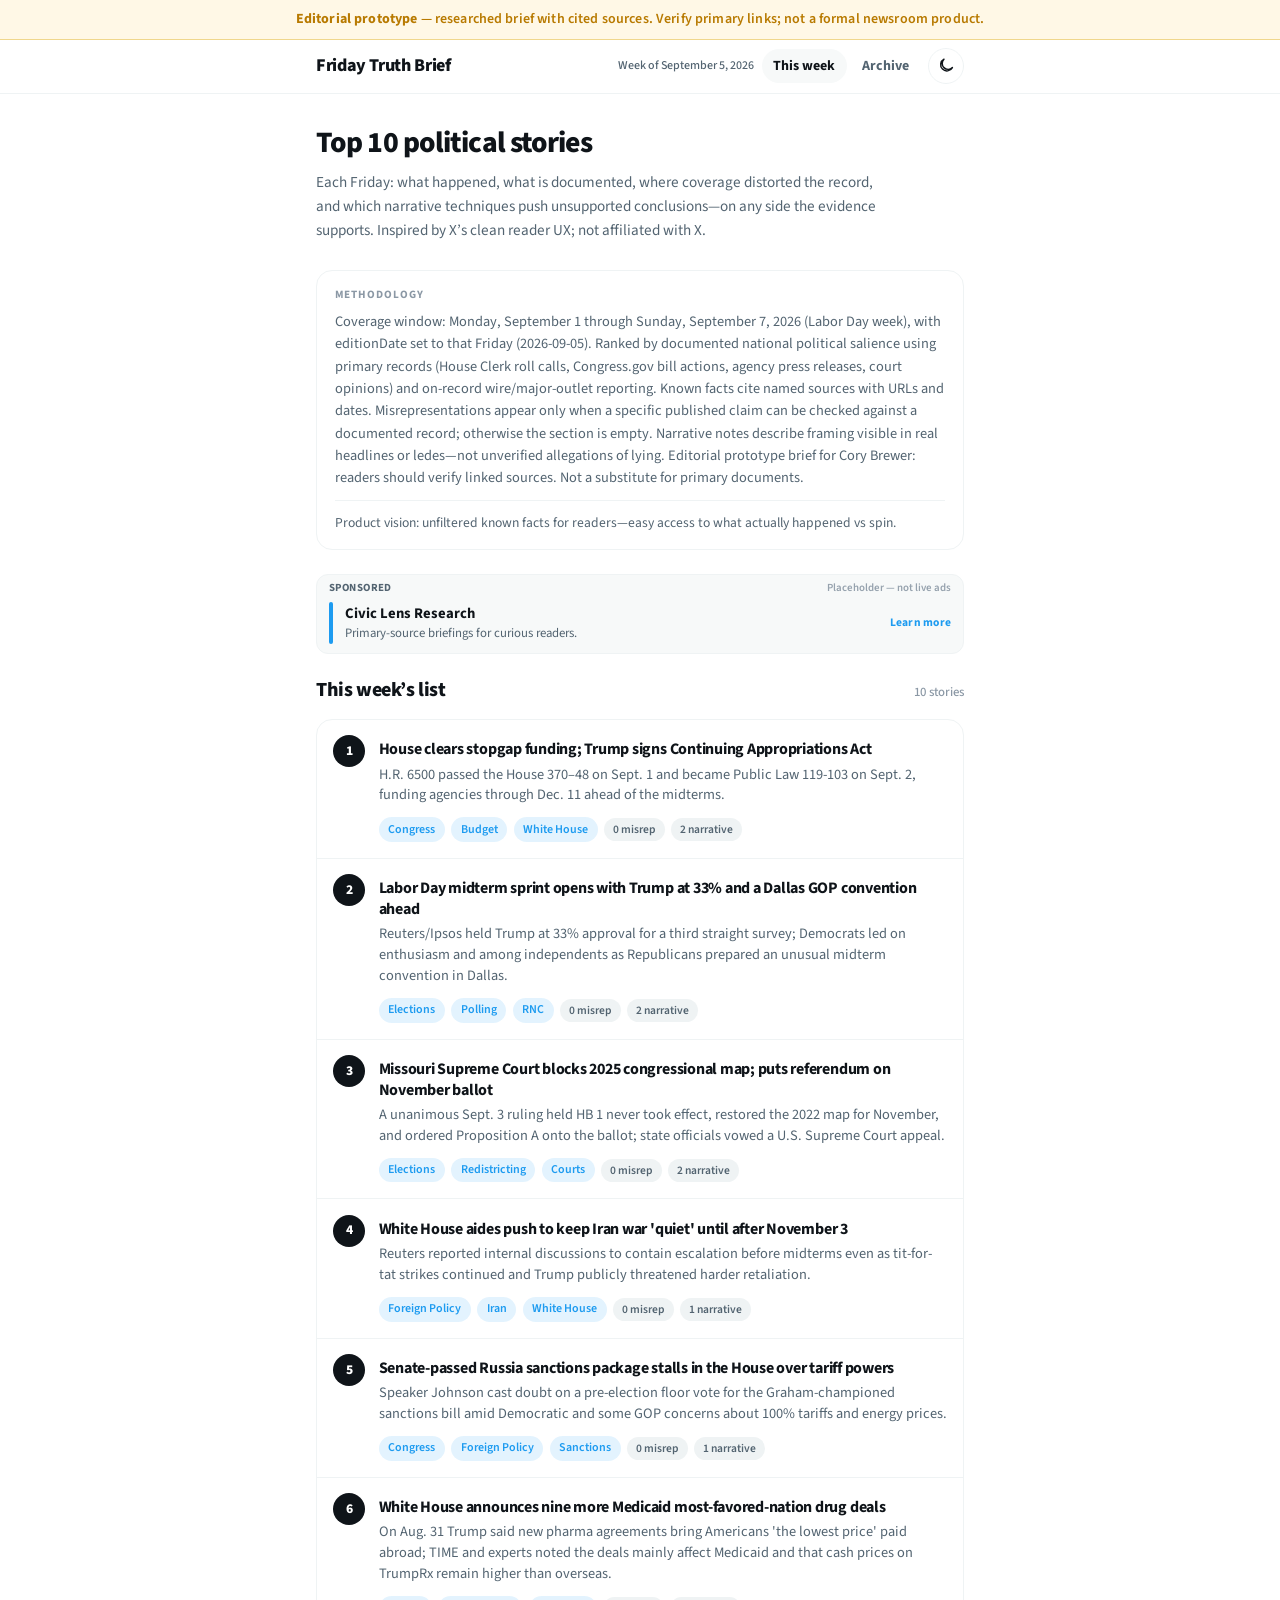
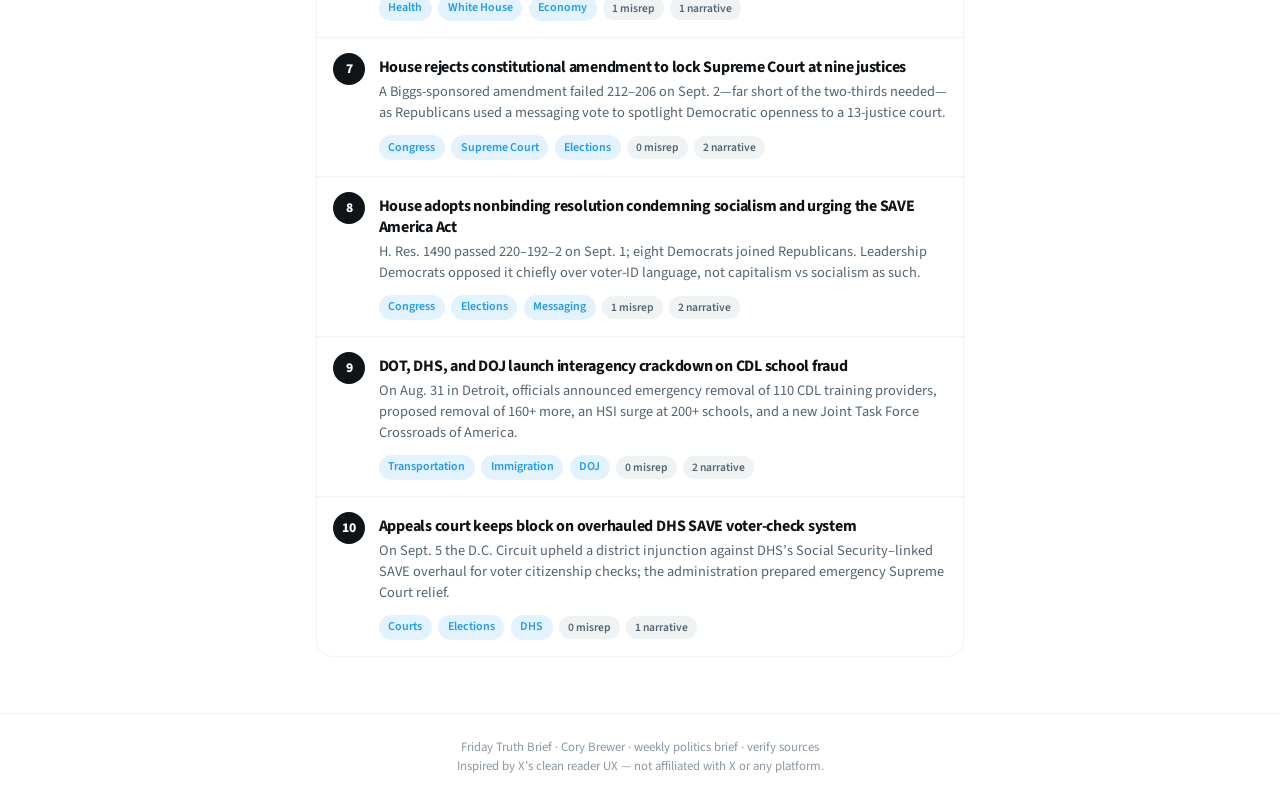
==== index.html @ 86314146 "Initial Friday Truth Brief site for GitHub Pages" ====
<!DOCTYPE html>
<html lang="en">
<head>
  <meta charset="utf-8" />
  <meta name="viewport" content="width=device-width, initial-scale=1" />
  <meta name="theme-color" content="#000000" media="(prefers-color-scheme: dark)" />
  <meta name="theme-color" content="#1d9bf0" media="(prefers-color-scheme: light)" />
  <meta name="theme-color" content="#000000" />
  <meta name="mobile-web-app-capable" content="yes" />
  <meta name="apple-mobile-web-app-capable" content="yes" />
  <meta name="apple-mobile-web-app-status-bar-style" content="black-translucent" />
  <meta name="apple-mobile-web-app-title" content="Truth Brief" />
  <link rel="manifest" href="manifest.webmanifest?v=6" />
  <link rel="apple-touch-icon" href="icons/apple-touch-icon.png" />
  <link rel="icon" type="image/png" sizes="192x192" href="icons/icon-192.png" />
  <title>Friday Truth Brief — Top 10 political stories</title>
  <meta name="description" content="Calm, evidence-first Friday briefing of the week's top political stories: known facts, misrepresentations, and narrative spin. Evidence-first Friday briefing; current edition is a researched editorial prototype." />
  <script>
    (function () {
      try {
        var stored = localStorage.getItem("ftb-theme");
        var theme = stored || (window.matchMedia("(prefers-color-scheme: dark)").matches ? "dark" : "light");
        document.documentElement.setAttribute("data-theme", theme);
      } catch (e) {
        document.documentElement.setAttribute("data-theme", "light");
      }
    })();
  </script>
  <link rel="preconnect" href="https://fonts.googleapis.com" />
  <link rel="preconnect" href="https://fonts.gstatic.com" crossorigin />
  <link href="https://fonts.googleapis.com/css2?family=IBM+Plex+Mono:wght@400;600&family=Source+Sans+3:wght@400;600;700;800&display=swap" rel="stylesheet" />
  <link rel="stylesheet" href="css/styles.css?v=6" />
</head>
<body>
  <a class="skip-link" href="#main">Skip to content</a>
  <div class="demo-banner" role="status">
    <strong>Sample edition</strong> — example data for layout preview. Not a live fact-check.
  </div>
  <header class="site-header">
    <div class="header-inner">
      <a class="brand" href="index.html">
        <span class="brand-mark">Friday Truth Brief</span>
      </a>
      <div class="header-meta">
        <span class="week-chip" id="week-label">Loading…</span>
        <nav class="nav" aria-label="Primary">
          <a href="index.html" aria-current="page">This week</a>
          <a href="archive.html">Archive</a>
        </nav>
        <button type="button" class="install-btn" hidden>Install / Add to Home Screen</button>
        <button type="button" class="theme-toggle" id="theme-toggle" aria-label="Toggle light and dark mode" title="Toggle theme">
          <svg class="icon-moon" viewBox="0 0 24 24" fill="none" stroke="currentColor" stroke-width="2" stroke-linecap="round" stroke-linejoin="round" aria-hidden="true">
            <path d="M21 14.5A8.5 8.5 0 1 1 9.5 3 7 7 0 0 0 21 14.5z"/>
          </svg>
          <svg class="icon-sun" viewBox="0 0 24 24" fill="none" stroke="currentColor" stroke-width="2" stroke-linecap="round" stroke-linejoin="round" aria-hidden="true">
            <circle cx="12" cy="12" r="4"/>
            <path d="M12 2v2M12 20v2M4.93 4.93l1.41 1.41M17.66 17.66l1.41 1.41M2 12h2M20 12h2M4.93 19.07l1.41-1.41M17.66 6.34l1.41-1.41"/>
          </svg>
        </button>
      </div>
    </div>
  </header>
  <div id="install-ios-tip" class="install-hint" hidden role="status">
    <strong>iPhone / iPad:</strong> tap the Share button
    <span aria-hidden="true">□↑</span>
    then <strong>Add to Home Screen</strong>.
  </div>
  <main id="main">
    <section class="hero">
      <h1>Top 10 political stories</h1>
      <p class="lede">
        Each Friday: what happened, what is documented, where coverage distorted the record,
        and which narrative techniques push unsupported conclusions—on any side the evidence supports.
        Inspired by X’s clean reader UX; not affiliated with X.
      </p>
    </section>
    <section class="methodology" aria-labelledby="method-heading">
      <h2 id="method-heading">Methodology</h2>
      <p id="methodology-text" class="loading">Loading…</p>
      <p class="method-extra">
        Product vision: unfiltered known facts for readers—easy access to what actually happened vs spin.
      </p>
    </section>
    <aside id="ad-rail" class="ad-rail" aria-label="Sponsored" hidden></aside>
    <div class="section-label">
      <h2>This week’s list</h2>
      <span class="meta" id="story-count"></span>
    </div>
    <ol class="story-list" id="story-list">
      <li class="loading">Loading stories…</li>
    </ol>
  </main>
  <footer class="site-footer">
    <div class="inner">
      Friday Truth Brief · Cory Brewer · weekly politics brief · verify sources<br />
      Inspired by X’s clean reader UX — not affiliated with X or any platform.
    </div>
  </footer>
  <script src="js/app.js?v=6"></script>
</body>
</html>
---- css/styles.css ----
/* Friday Truth Brief — X-inspired clean reader UX (not affiliated with X) */

:root,
[data-theme="light"] {
  --bg: #ffffff;
  --bg-secondary: #f7f9f9;
  --bg-elevated: #ffffff;
  --bg-hover: #f7f9f9;
  --ink: #0f1419;
  --ink-muted: #536471;
  --ink-faint: #8b98a5;
  --line: #eff3f4;
  --line-strong: #cfd9de;
  --accent: #1d9bf0;
  --accent-hover: #1a8cd8;
  --accent-soft: rgba(29, 155, 240, 0.12);
  --accent-text: #1d9bf0;
  --demo: #b87a00;
  --demo-bg: #fff8e6;
  --demo-border: #f0d78c;
  --sev-misleading: #9a6700;
  --sev-misleading-bg: #fff8e6;
  --sev-false: #b42318;
  --sev-false-bg: #fef3f2;
  --sev-omission: #026aa2;
  --sev-omission-bg: #f0f9ff;
  --rank-bg: #0f1419;
  --rank-fg: #ffffff;
  --chip-bg: #eff3f4;
  --chip-fg: #536471;
  --shadow: none;
  --radius: 16px;
  --radius-sm: 12px;
  --font-sans: "Source Sans 3", "Segoe UI", system-ui, -apple-system, sans-serif;
  --font-mono: "IBM Plex Mono", ui-monospace, monospace;
  --max: 680px;
  --header-h: 53px;
}

[data-theme="dark"] {
  --bg: #000000;
  --bg-secondary: #16181c;
  --bg-elevated: #16181c;
  --bg-hover: #1e2024;
  --ink: #e7e9ea;
  --ink-muted: #71767b;
  --ink-faint: #71767b;
  --line: #2f3336;
  --line-strong: #3e4144;
  --accent: #1d9bf0;
  --accent-hover: #1a8cd8;
  --accent-soft: rgba(29, 155, 240, 0.15);
  --accent-text: #1d9bf0;
  --demo: #f0c14b;
  --demo-bg: #2a2414;
  --demo-border: #5a4a20;
  --sev-misleading: #c9a227;
  --sev-misleading-bg: #2a2414;
  --sev-false: #f97066;
  --sev-false-bg: #2a1515;
  --sev-omission: #7dd3fc;
  --sev-omission-bg: #0c2a3a;
  --rank-bg: #e7e9ea;
  --rank-fg: #0f1419;
  --chip-bg: #202327;
  --chip-fg: #71767b;
  --shadow: none;
}

*,
*::before,
*::after {
  box-sizing: border-box;
}

html {
  scroll-behavior: smooth;
  color-scheme: light dark;
}

html[data-theme="light"] {
  color-scheme: light;
}

html[data-theme="dark"] {
  color-scheme: dark;
}

body {
  margin: 0;
  font-family: var(--font-sans);
  font-size: 1rem;
  line-height: 1.5;
  color: var(--ink);
  background: var(--bg);
  -webkit-font-smoothing: antialiased;
  min-height: 100vh;
}

img {
  max-width: 100%;
}

a {
  color: var(--accent-text);
  text-decoration: none;
}

a:hover {
  text-decoration: underline;
  text-underline-offset: 2px;
}

.skip-link {
  position: absolute;
  left: -9999px;
  top: 0;
  background: var(--accent);
  color: #fff;
  padding: 0.5rem 1rem;
  z-index: 100;
  border-radius: 999px;
}

.skip-link:focus {
  left: 0.5rem;
  top: 0.5rem;
}

/* DEMO banner */
.demo-banner {
  background: var(--demo-bg);
  color: var(--demo);
  border-bottom: 1px solid var(--demo-border);
  text-align: center;
  padding: 0.55rem 1rem;
  font-size: 0.875rem;
  font-weight: 600;
  letter-spacing: 0.01em;
}

.demo-banner strong {
  font-weight: 700;
}

/* X-style app bar */
.site-header {
  position: sticky;
  top: 0;
  z-index: 50;
  border-bottom: 1px solid var(--line);
  background: color-mix(in srgb, var(--bg) 85%, transparent);
  backdrop-filter: blur(12px);
  -webkit-backdrop-filter: blur(12px);
}

.header-inner {
  max-width: var(--max);
  margin: 0 auto;
  padding: 0 1rem;
  min-height: var(--header-h);
  display: flex;
  align-items: center;
  justify-content: space-between;
  gap: 0.75rem;
}

.brand {
  text-decoration: none;
  color: inherit;
  min-width: 0;
  flex: 1;
}

.brand:hover {
  text-decoration: none;
}

.brand-mark {
  display: block;
  font-size: 1.125rem;
  font-weight: 800;
  letter-spacing: -0.02em;
  line-height: 1.2;
  color: var(--ink);
}

.brand-sub {
  display: none;
}

.header-meta {
  display: flex;
  align-items: center;
  gap: 0.5rem;
  flex-shrink: 0;
}

.week-chip {
  font-size: 0.75rem;
  font-weight: 500;
  color: var(--ink-muted);
  white-space: nowrap;
  max-width: 11rem;
  overflow: hidden;
  text-overflow: ellipsis;
}

.nav {
  display: flex;
  gap: 0.25rem;
  align-items: center;
}

.nav a {
  color: var(--ink-muted);
  text-decoration: none;
  font-weight: 700;
  font-size: 0.875rem;
  padding: 0.4rem 0.7rem;
  border-radius: 999px;
}

.nav a:hover {
  background: var(--bg-hover);
  color: var(--ink);
  text-decoration: none;
}

.nav a[aria-current="page"] {
  color: var(--ink);
  background: var(--bg-secondary);
}

.theme-toggle {
  display: inline-flex;
  align-items: center;
  justify-content: center;
  gap: 0.35rem;
  width: 2.25rem;
  height: 2.25rem;
  padding: 0;
  border: 1px solid var(--line);
  border-radius: 999px;
  background: var(--bg-elevated);
  color: var(--ink);
  cursor: pointer;
  transition: background 0.15s ease, border-color 0.15s ease;
}

.theme-toggle:hover {
  background: var(--bg-hover);
  border-color: var(--line-strong);
}

.theme-toggle:focus-visible {
  outline: 2px solid var(--accent);
  outline-offset: 2px;
}

.theme-toggle svg {
  width: 1.1rem;
  height: 1.1rem;
  display: block;
}

.theme-toggle .icon-sun {
  display: none;
}

.theme-toggle .icon-moon {
  display: block;
}

[data-theme="dark"] .theme-toggle .icon-sun {
  display: block;
}

[data-theme="dark"] .theme-toggle .icon-moon {
  display: none;
}

.week-label {
  display: none;
}

main {
  max-width: var(--max);
  margin: 0 auto;
  padding: 1rem 1rem 3.5rem;
}

.hero {
  margin: 0.75rem 0 1.5rem;
  padding: 0.25rem 0;
}

.hero h1 {
  font-size: clamp(1.5rem, 4vw, 1.85rem);
  font-weight: 800;
  letter-spacing: -0.03em;
  line-height: 1.2;
  margin: 0 0 0.65rem;
  color: var(--ink);
}

.lede {
  color: var(--ink-muted);
  font-size: 0.95rem;
  line-height: 1.55;
  max-width: 36rem;
  margin: 0;
}

.methodology {
  background: var(--bg-elevated);
  border: 1px solid var(--line);
  border-radius: var(--radius);
  padding: 1rem 1.1rem;
  margin-bottom: 1.5rem;
}

.methodology h2 {
  margin: 0 0 0.45rem;
  font-size: 0.7rem;
  text-transform: uppercase;
  letter-spacing: 0.08em;
  color: var(--ink-faint);
  font-weight: 700;
}

.methodology p {
  margin: 0;
  color: var(--ink-muted);
  font-size: 0.9rem;
  line-height: 1.55;
}

.methodology .method-extra {
  margin-top: 0.65rem;
  padding-top: 0.65rem;
  border-top: 1px solid var(--line);
  font-size: 0.85rem;
  color: var(--ink-muted);
}

.methodology .method-extra a {
  font-weight: 600;
}

/* Ad / sponsor rail — single slim rotating bar */
.ad-rail {
  margin: 0 0 1.35rem;
  border: 1px solid var(--line);
  border-radius: var(--radius-sm);
  background: var(--bg-secondary);
  overflow: hidden;
}

.ad-rail[hidden] {
  display: none !important;
}

.ad-rail-chrome {
  display: flex;
  align-items: center;
  justify-content: space-between;
  gap: 0.5rem;
  padding: 0.35rem 0.75rem 0;
  font-size: 0.68rem;
  font-weight: 700;
  letter-spacing: 0.04em;
  text-transform: uppercase;
  color: var(--ink-faint);
}

.ad-rail-label {
  color: var(--ink-muted);
}

.ad-rail-note {
  font-weight: 600;
  text-transform: none;
  letter-spacing: 0;
  opacity: 0.9;
}

.ad-rail-viewport {
  position: relative;
  height: 48px;
  overflow: hidden;
}

@media (min-width: 640px) {
  .ad-rail-viewport {
    height: 56px;
  }
}

.ad-slide {
  position: absolute;
  inset: 0;
  display: flex;
  align-items: center;
  gap: 0.75rem;
  padding: 0.35rem 0.75rem 0.55rem;
  text-decoration: none;
  color: inherit;
  opacity: 0;
  transform: translateX(28px);
  pointer-events: none;
  transition: transform 0.45s ease, opacity 0.45s ease;
}

.ad-slide.is-active {
  opacity: 1;
  transform: translateX(0);
  pointer-events: auto;
}

.ad-slide.is-leaving {
  opacity: 0;
  transform: translateX(-28px);
  pointer-events: none;
}

.ad-slide:hover,
.ad-slide:focus-visible {
  text-decoration: none;
  background: var(--bg-hover);
}

.ad-slide:focus-visible {
  outline: 2px solid var(--accent);
  outline-offset: -2px;
}

.ad-accent {
  flex: 0 0 auto;
  width: 4px;
  align-self: stretch;
  min-height: 28px;
  border-radius: 999px;
  background: var(--accent);
}

.ad-copy {
  min-width: 0;
  flex: 1;
  display: flex;
  flex-direction: column;
  gap: 0.1rem;
}

.ad-name {
  font-size: 0.92rem;
  font-weight: 700;
  color: var(--ink);
  line-height: 1.2;
  white-space: nowrap;
  overflow: hidden;
  text-overflow: ellipsis;
}

.ad-tagline {
  font-size: 0.8rem;
  color: var(--ink-muted);
  line-height: 1.25;
  white-space: nowrap;
  overflow: hidden;
  text-overflow: ellipsis;
}

.ad-cta {
  flex: 0 0 auto;
  font-size: 0.72rem;
  font-weight: 700;
  color: var(--accent-text);
  letter-spacing: 0.02em;
}

.ad-rail.is-reduced .ad-slide {
  transition: opacity 0.25s ease;
  transform: none !important;
}

.ad-rail.is-reduced .ad-slide.is-leaving {
  transform: none !important;
}

.ad-rail.ad-rail--story {
  margin: 1.25rem 0 1.5rem;
}

.section-label {
  display: flex;
  align-items: baseline;
  justify-content: space-between;
  gap: 1rem;
  margin: 0 0 0.85rem;
}

.section-label h2 {
  font-size: 1.25rem;
  font-weight: 800;
  margin: 0;
  letter-spacing: -0.02em;
}

.section-label .meta {
  font-size: 0.8rem;
  color: var(--ink-faint);
  font-weight: 500;
}

/* Story cards — compact, X-like */
.story-list {
  list-style: none;
  margin: 0;
  padding: 0;
  display: flex;
  flex-direction: column;
  gap: 0;
  border: 1px solid var(--line);
  border-radius: var(--radius);
  overflow: hidden;
  background: var(--bg-elevated);
}

.story-list > li {
  border-bottom: 1px solid var(--line);
}

.story-list > li:last-child {
  border-bottom: none;
}

.story-card {
  display: block;
  padding: 0.95rem 1rem 1rem;
  text-decoration: none;
  color: inherit;
  transition: background 0.12s ease;
}

.story-card:hover {
  background: var(--bg-hover);
  text-decoration: none;
}

.story-card-top {
  display: flex;
  gap: 0.85rem;
  align-items: flex-start;
}

.rank-badge {
  flex: 0 0 auto;
  width: 2rem;
  height: 2rem;
  border-radius: 999px;
  background: var(--rank-bg);
  color: var(--rank-fg);
  display: grid;
  place-items: center;
  font-weight: 800;
  font-size: 0.85rem;
  font-variant-numeric: tabular-nums;
}

.story-card h3 {
  margin: 0 0 0.3rem;
  font-size: 1rem;
  font-weight: 700;
  line-height: 1.3;
  letter-spacing: -0.015em;
  color: var(--ink);
}

.story-card .summary {
  margin: 0;
  color: var(--ink-muted);
  font-size: 0.9rem;
  line-height: 1.45;
}

.card-meta {
  display: flex;
  flex-wrap: wrap;
  gap: 0.4rem;
  margin-top: 0.7rem;
  align-items: center;
  padding-left: calc(2rem + 0.85rem);
}

.tag {
  display: inline-block;
  font-size: 0.75rem;
  font-weight: 600;
  padding: 0.2rem 0.6rem;
  border-radius: 999px;
  background: var(--accent-soft);
  color: var(--accent-text);
}

.flag-chip {
  display: inline-flex;
  align-items: center;
  gap: 0.25rem;
  font-size: 0.72rem;
  font-weight: 600;
  padding: 0.18rem 0.55rem;
  border-radius: 999px;
  background: var(--chip-bg);
  color: var(--chip-fg);
}

.demo-chip {
  display: inline-block;
  font-size: 0.65rem;
  font-weight: 700;
  text-transform: uppercase;
  letter-spacing: 0.05em;
  padding: 0.12rem 0.4rem;
  border-radius: 999px;
  background: var(--demo-bg);
  color: var(--demo);
  border: 1px solid var(--demo-border);
}

.story-card-title-row {
  display: flex;
  flex-wrap: wrap;
  align-items: center;
  gap: 0.4rem;
  margin-bottom: 0.25rem;
}

/* Detail page */
.back-link {
  display: inline-flex;
  align-items: center;
  gap: 0.35rem;
  font-size: 0.9rem;
  font-weight: 700;
  margin-bottom: 1rem;
  color: var(--accent-text);
  text-decoration: none;
}

.back-link:hover {
  text-decoration: underline;
}

.story-hero {
  margin-bottom: 1.25rem;
}

.story-hero .rank-line {
  display: flex;
  flex-wrap: wrap;
  gap: 0.45rem;
  align-items: center;
  margin-bottom: 0.65rem;
}

.story-hero h1 {
  font-size: clamp(1.35rem, 3.5vw, 1.75rem);
  font-weight: 800;
  line-height: 1.25;
  letter-spacing: -0.025em;
  margin: 0 0 0.55rem;
}

.story-hero .summary {
  color: var(--ink-muted);
  font-size: 0.95rem;
  margin: 0;
  line-height: 1.5;
}

.detail-section {
  background: var(--bg-elevated);
  border: 1px solid var(--line);
  border-radius: var(--radius);
  padding: 1.1rem 1.15rem 1.2rem;
  margin-bottom: 0.85rem;
}

.detail-section h2 {
  font-size: 1.1rem;
  font-weight: 800;
  margin: 0 0 0.75rem;
  letter-spacing: -0.02em;
  padding-bottom: 0.5rem;
  border-bottom: 1px solid var(--line);
}

.detail-section .overview-text {
  margin: 0;
  color: var(--ink-muted);
  font-size: 0.95rem;
  line-height: 1.55;
}

.fact-list,
.misrep-list,
.narrative-list {
  list-style: none;
  margin: 0;
  padding: 0;
  display: flex;
  flex-direction: column;
  gap: 0.75rem;
}

.fact-item,
.misrep-item,
.narrative-item {
  padding: 0.8rem 0.9rem;
  border-radius: var(--radius-sm);
  background: var(--bg-secondary);
  border: 1px solid var(--line);
}

.fact-item .claim {
  font-weight: 700;
  margin: 0 0 0.3rem;
  font-size: 0.95rem;
}

.fact-item .evidence {
  margin: 0 0 0.55rem;
  color: var(--ink-muted);
  font-size: 0.9rem;
}

.sources {
  margin: 0;
  padding: 0;
  list-style: none;
  display: flex;
  flex-direction: column;
  gap: 0.25rem;
}

.sources li {
  font-size: 0.8rem;
  color: var(--ink-faint);
}

.sources a {
  font-weight: 600;
}

.misrep-head {
  display: flex;
  flex-wrap: wrap;
  gap: 0.4rem;
  align-items: center;
  margin-bottom: 0.4rem;
}

.outlet {
  font-weight: 700;
  font-size: 0.9rem;
}

.severity {
  display: inline-block;
  font-size: 0.68rem;
  font-weight: 700;
  text-transform: uppercase;
  letter-spacing: 0.04em;
  padding: 0.15rem 0.5rem;
  border-radius: 999px;
}

.severity.misleading {
  background: var(--sev-misleading-bg);
  color: var(--sev-misleading);
}

.severity.false {
  background: var(--sev-false-bg);
  color: var(--sev-false);
}

.severity.omission {
  background: var(--sev-omission-bg);
  color: var(--sev-omission);
}

.piece-title {
  margin: 0 0 0.4rem;
  font-size: 0.9rem;
}

.claim-made,
.why-inaccurate,
.narr-desc,
.narr-example,
.narr-how {
  margin: 0 0 0.35rem;
  font-size: 0.9rem;
  color: var(--ink-muted);
  line-height: 1.45;
}

.claim-made strong,
.why-inaccurate strong,
.narr-desc strong,
.narr-example strong,
.narr-how strong {
  color: var(--ink);
  font-weight: 700;
}

.type-badge {
  display: inline-block;
  font-size: 0.68rem;
  font-weight: 700;
  text-transform: uppercase;
  letter-spacing: 0.04em;
  padding: 0.15rem 0.5rem;
  border-radius: 999px;
  background: var(--accent-soft);
  color: var(--accent-text);
  margin-bottom: 0.4rem;
}

/* Archive */
.archive-list {
  list-style: none;
  margin: 0;
  padding: 0;
  display: flex;
  flex-direction: column;
  gap: 0;
  border: 1px solid var(--line);
  border-radius: var(--radius);
  overflow: hidden;
  background: var(--bg-elevated);
}

.archive-list > li {
  border-bottom: 1px solid var(--line);
}

.archive-list > li:last-child {
  border-bottom: none;
}

.archive-card {
  display: block;
  padding: 1rem 1.1rem;
  text-decoration: none;
  color: inherit;
  transition: background 0.12s ease;
}

.archive-card:hover {
  background: var(--bg-hover);
  text-decoration: none;
}

.archive-card h3 {
  margin: 0.35rem 0 0.25rem;
  font-size: 1rem;
  font-weight: 700;
}

.archive-card p {
  margin: 0;
  color: var(--ink-muted);
  font-size: 0.875rem;
}

.site-footer {
  border-top: 1px solid var(--line);
  padding: 1.5rem 1rem 2.25rem;
  text-align: center;
  color: var(--ink-faint);
  font-size: 0.8rem;
  background: var(--bg);
}

.site-footer .inner {
  max-width: var(--max);
  margin: 0 auto;
  line-height: 1.5;
}

.error-box {
  background: var(--sev-false-bg);
  color: var(--sev-false);
  border: 1px solid color-mix(in srgb, var(--sev-false) 35%, transparent);
  border-radius: var(--radius);
  padding: 1rem 1.1rem;
  font-size: 0.9rem;
}

.loading {
  color: var(--ink-faint);
  font-size: 0.875rem;
  padding: 1rem;
}

@media (max-width: 560px) {
  .week-chip {
    display: none;
  }

  .card-meta {
    padding-left: 0;
  }

  .brand-mark {
    font-size: 1rem;
  }

  .header-inner {
    padding: 0 0.75rem;
  }
}


/* —— Ask Grok —— */
.ask-grok {
  margin-top: 2rem;
  padding: 1.25rem 1.25rem 1.35rem;
  border: 1px solid var(--border);
  border-radius: 16px;
  background: var(--surface);
}
.ask-grok-header {
  display: flex;
  align-items: center;
  gap: 0.65rem;
  margin-bottom: 0.35rem;
}
.ask-grok-header h2 {
  margin: 0;
  font-size: 1.25rem;
}
.grok-badge {
  font-size: 0.7rem;
  font-weight: 700;
  letter-spacing: 0.02em;
  padding: 0.2rem 0.55rem;
  border-radius: 999px;
  background: rgba(29, 155, 240, 0.15);
  color: var(--accent, #1d9bf0);
  border: 1px solid rgba(29, 155, 240, 0.35);
}
.ask-grok-lede {
  margin: 0 0 0.9rem;
  color: var(--muted);
  font-size: 0.95rem;
  line-height: 1.45;
}
.grok-chips {
  display: flex;
  flex-wrap: wrap;
  gap: 0.5rem;
  margin-bottom: 0.85rem;
}
.grok-chip {
  appearance: none;
  border: 1px solid var(--border);
  background: var(--bg);
  color: var(--text);
  border-radius: 999px;
  padding: 0.4rem 0.75rem;
  font: inherit;
  font-size: 0.82rem;
  cursor: pointer;
  max-width: 100%;
  text-align: left;
  line-height: 1.3;
}
.grok-chip:hover {
  border-color: var(--accent, #1d9bf0);
  color: var(--accent, #1d9bf0);
}
.grok-input {
  width: 100%;
  box-sizing: border-box;
  border: 1px solid var(--border);
  border-radius: 12px;
  background: var(--bg);
  color: var(--text);
  padding: 0.75rem 0.85rem;
  font: inherit;
  font-size: 0.95rem;
  line-height: 1.4;
  resize: vertical;
  min-height: 4.5rem;
}
.grok-input:focus {
  outline: 2px solid rgba(29, 155, 240, 0.45);
  outline-offset: 1px;
  border-color: var(--accent, #1d9bf0);
}
.grok-actions {
  display: flex;
  align-items: center;
  gap: 0.85rem;
  margin-top: 0.75rem;
  flex-wrap: wrap;
}
.grok-ask-btn {
  appearance: none;
  border: none;
  border-radius: 999px;
  background: #1d9bf0;
  color: #fff;
  font: inherit;
  font-weight: 700;
  font-size: 0.95rem;
  padding: 0.55rem 1.15rem;
  cursor: pointer;
}
.grok-ask-btn:hover {
  filter: brightness(1.06);
}
.grok-hint {
  font-size: 0.8rem;
  color: var(--muted);
}


/* Install / Add to Home Screen */
.install-btn {
  appearance: none;
  border: 1px solid rgba(29, 155, 240, 0.45);
  background: rgba(29, 155, 240, 0.12);
  color: var(--accent, #1d9bf0);
  font: inherit;
  font-size: 0.78rem;
  font-weight: 700;
  padding: 0.35rem 0.7rem;
  border-radius: 999px;
  cursor: pointer;
  white-space: nowrap;
}
.install-btn:hover {
  background: rgba(29, 155, 240, 0.2);
}
.install-hint {
  margin: 0;
  padding: 0.65rem 1rem;
  font-size: 0.9rem;
  line-height: 1.4;
  color: var(--text);
  background: var(--surface);
  border-bottom: 1px solid var(--border);
}
@media (max-width: 720px) {
  .install-btn {
    font-size: 0.72rem;
    padding: 0.3rem 0.55rem;
  }
  .header-meta {
    flex-wrap: wrap;
    justify-content: flex-end;
    gap: 0.35rem;
  }
}
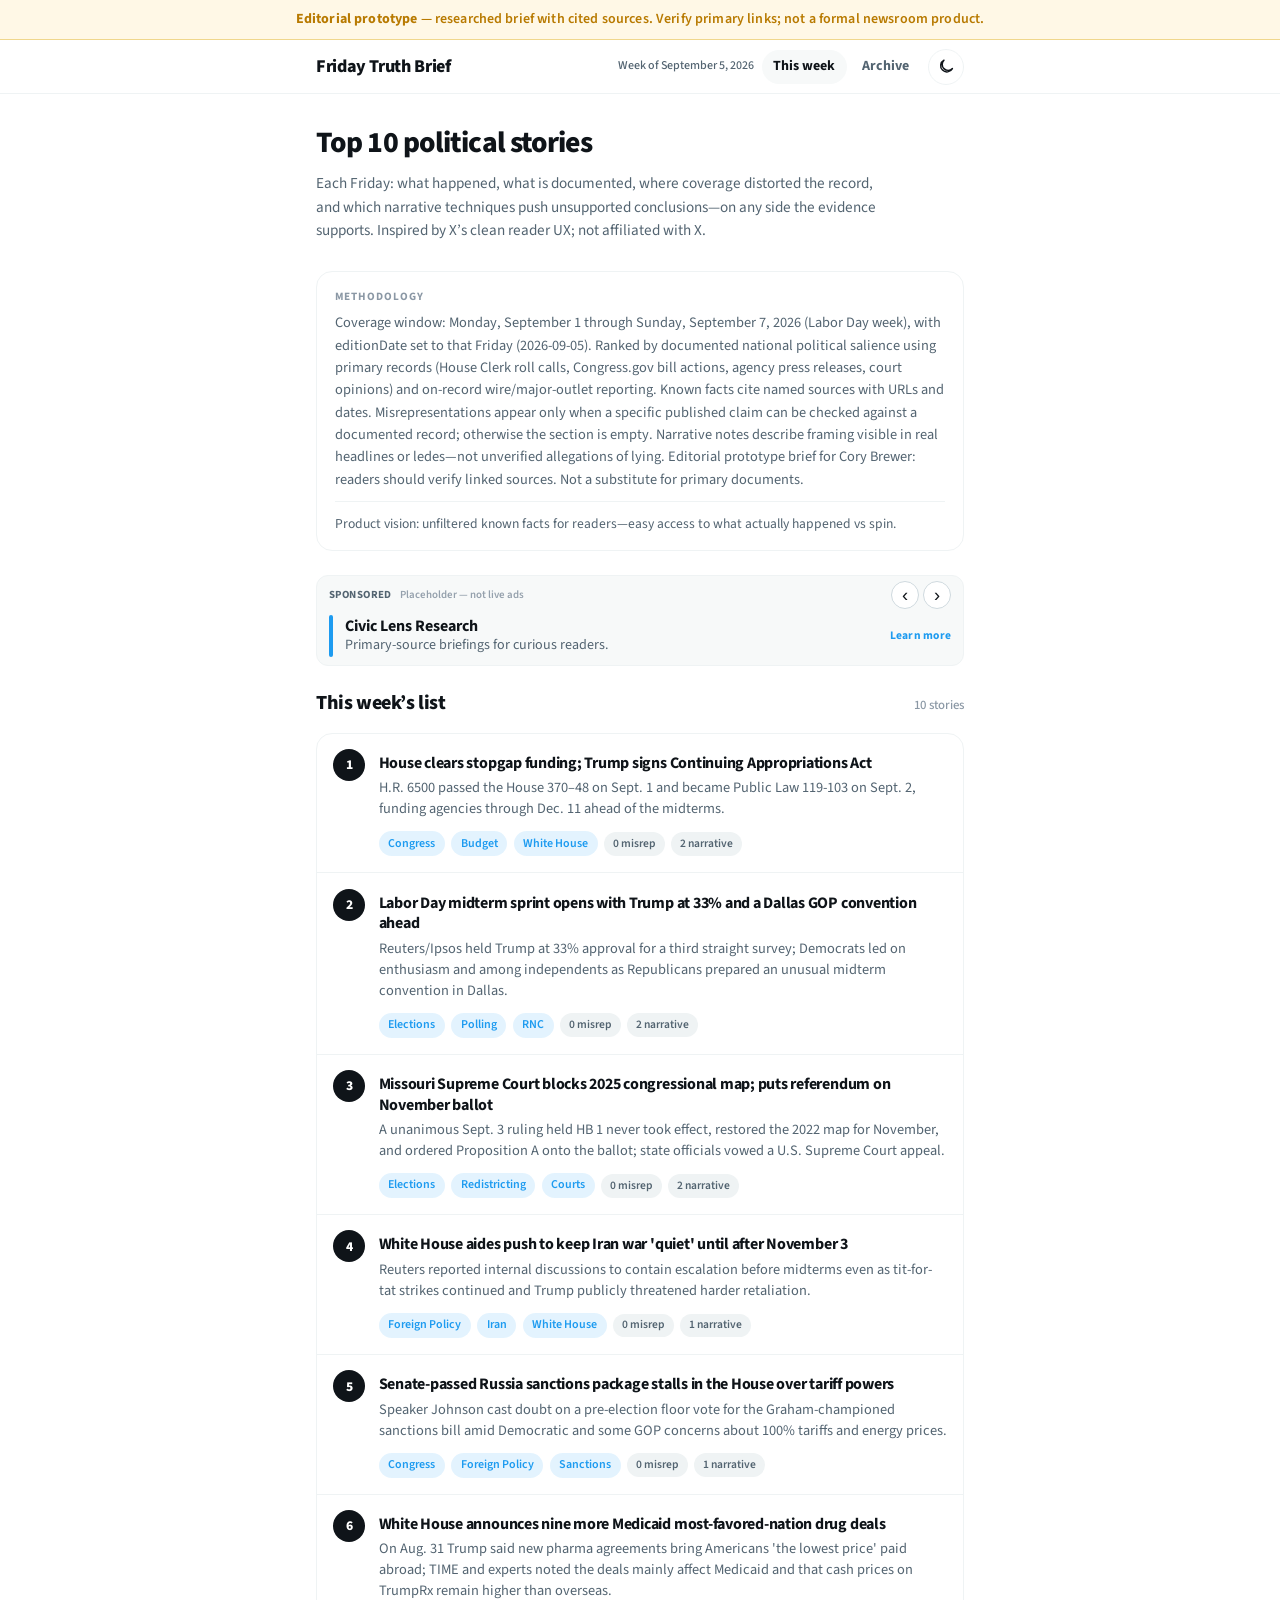
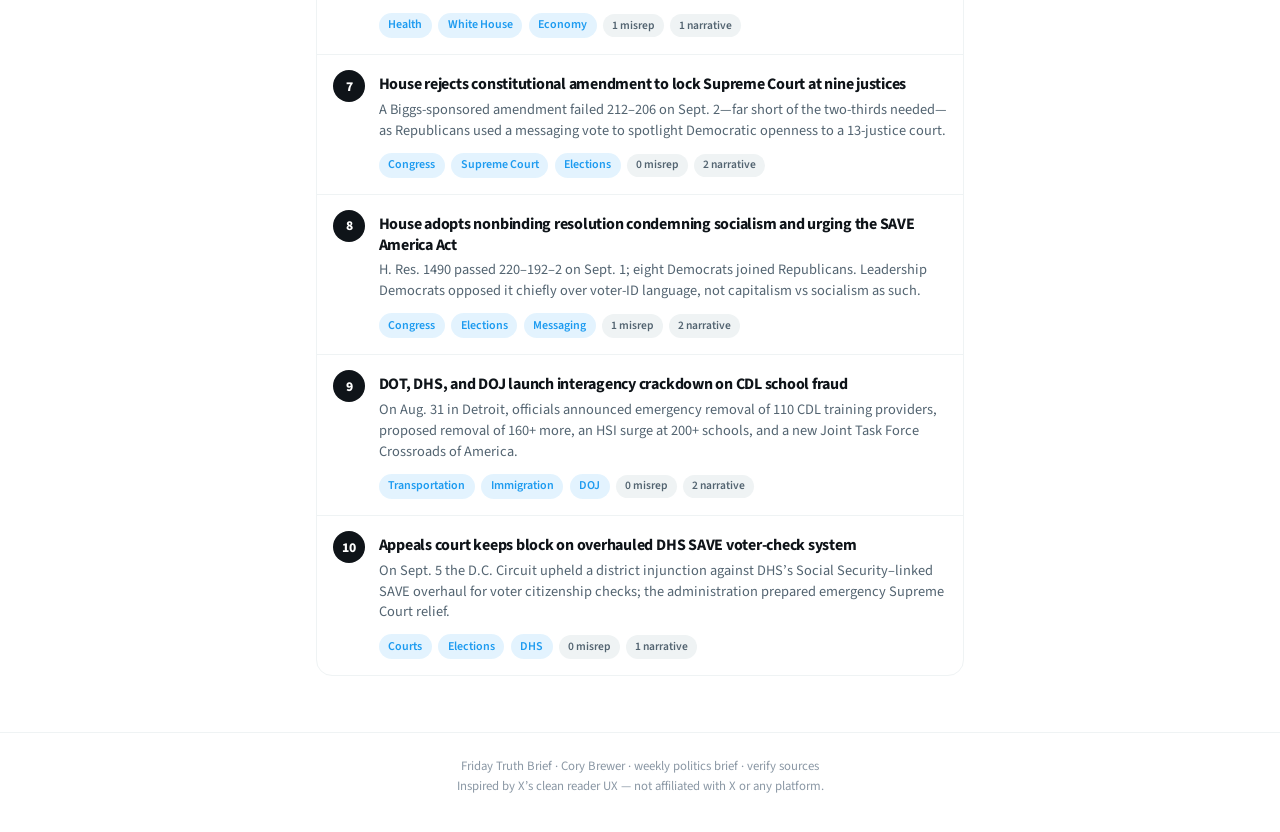
==== commit db9baf48: "Add ad swipe/nav controls and slightly larger type" ====
--- a/index.html
+++ b/index.html
@@ -10,7 +10,7 @@
   <meta name="apple-mobile-web-app-capable" content="yes" />
   <meta name="apple-mobile-web-app-status-bar-style" content="black-translucent" />
   <meta name="apple-mobile-web-app-title" content="Truth Brief" />
-  <link rel="manifest" href="manifest.webmanifest?v=6" />
+  <link rel="manifest" href="manifest.webmanifest?v=8" />
   <link rel="apple-touch-icon" href="icons/apple-touch-icon.png" />
   <link rel="icon" type="image/png" sizes="192x192" href="icons/icon-192.png" />
   <title>Friday Truth Brief — Top 10 political stories</title>
@@ -29,7 +29,7 @@
   <link rel="preconnect" href="https://fonts.googleapis.com" />
   <link rel="preconnect" href="https://fonts.gstatic.com" crossorigin />
   <link href="https://fonts.googleapis.com/css2?family=IBM+Plex+Mono:wght@400;600&family=Source+Sans+3:wght@400;600;700;800&display=swap" rel="stylesheet" />
-  <link rel="stylesheet" href="css/styles.css?v=6" />
+  <link rel="stylesheet" href="css/styles.css?v=8" />
 </head>
 <body>
   <a class="skip-link" href="#main">Skip to content</a>
@@ -96,6 +96,6 @@
       Inspired by X’s clean reader UX — not affiliated with X or any platform.
     </div>
   </footer>
-  <script src="js/app.js?v=6"></script>
+  <script src="js/app.js?v=8"></script>
 </body>
 </html>
--- a/css/styles.css
+++ b/css/styles.css
@@ -89,8 +89,8 @@
 body {
   margin: 0;
   font-family: var(--font-sans);
-  font-size: 1rem;
-  line-height: 1.5;
+  font-size: 1.0625rem;
+  line-height: 1.55;
   color: var(--ink);
   background: var(--bg);
   -webkit-font-smoothing: antialiased;
@@ -453,7 +453,7 @@
 }
 
 .ad-name {
-  font-size: 0.92rem;
+  font-size: 1rem;
   font-weight: 700;
   color: var(--ink);
   line-height: 1.2;
@@ -463,7 +463,7 @@
 }
 
 .ad-tagline {
-  font-size: 0.8rem;
+  font-size: 0.88rem;
   color: var(--ink-muted);
   line-height: 1.25;
   white-space: nowrap;
@@ -1067,3 +1067,52 @@
     gap: 0.35rem;
   }
 }
+
+
+/* Ad rail swipe + nav */
+.ad-rail-chrome {
+  justify-content: space-between;
+  gap: 0.5rem;
+}
+.ad-rail-nav {
+  display: inline-flex;
+  gap: 0.25rem;
+  margin-left: auto;
+}
+.ad-nav-btn {
+  appearance: none;
+  width: 1.75rem;
+  height: 1.75rem;
+  border-radius: 999px;
+  border: 1px solid var(--line-strong, var(--line));
+  background: var(--bg);
+  color: var(--ink);
+  font-size: 1.15rem;
+  line-height: 1;
+  cursor: pointer;
+  display: inline-flex;
+  align-items: center;
+  justify-content: center;
+  padding: 0;
+}
+.ad-nav-btn:hover {
+  border-color: var(--accent);
+  color: var(--accent);
+}
+.ad-rail-viewport {
+  touch-action: pan-y;
+  cursor: grab;
+  user-select: none;
+}
+.ad-rail-viewport:active {
+  cursor: grabbing;
+}
+/* Previous: enter from left, leave to right */
+.ad-rail.ad-dir-prev .ad-slide:not(.is-active):not(.is-leaving) {
+  transform: translateX(-108%);
+  opacity: 0;
+}
+.ad-rail.ad-dir-prev .ad-slide.is-leaving {
+  transform: translateX(108%);
+  opacity: 0;
+}
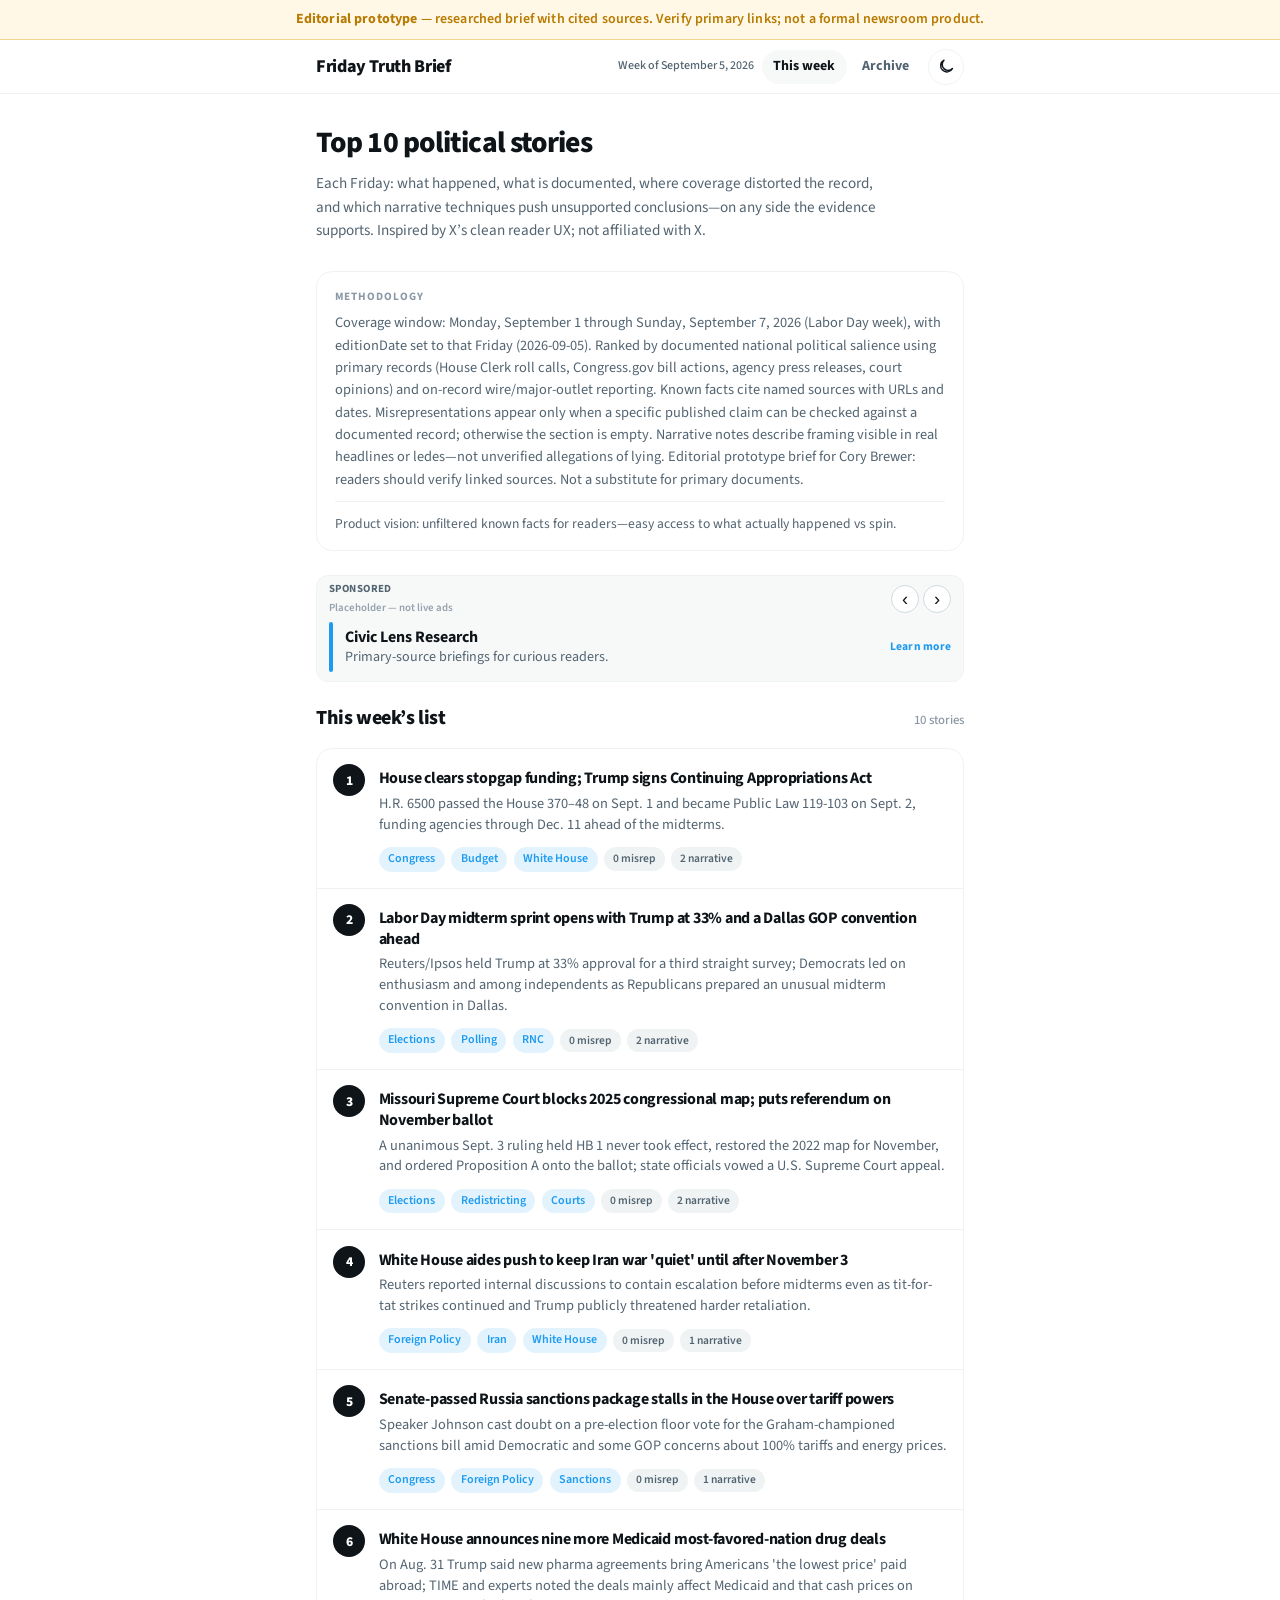
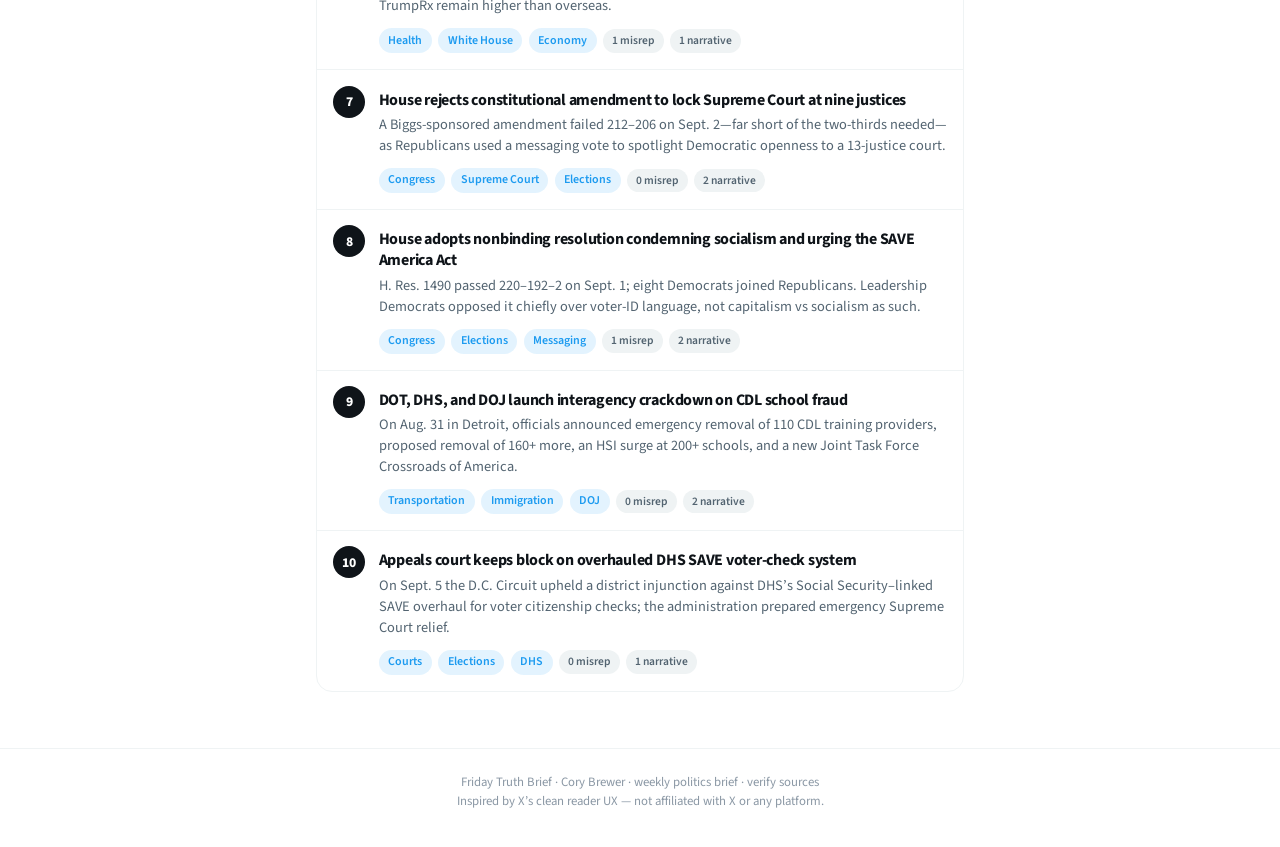
==== commit 9cb0f540: "Fix homepage ad swipe and always-visible nav" ====
--- a/index.html
+++ b/index.html
@@ -10,7 +10,7 @@
   <meta name="apple-mobile-web-app-capable" content="yes" />
   <meta name="apple-mobile-web-app-status-bar-style" content="black-translucent" />
   <meta name="apple-mobile-web-app-title" content="Truth Brief" />
-  <link rel="manifest" href="manifest.webmanifest?v=8" />
+  <link rel="manifest" href="manifest.webmanifest?v=9" />
   <link rel="apple-touch-icon" href="icons/apple-touch-icon.png" />
   <link rel="icon" type="image/png" sizes="192x192" href="icons/icon-192.png" />
   <title>Friday Truth Brief — Top 10 political stories</title>
@@ -29,7 +29,7 @@
   <link rel="preconnect" href="https://fonts.googleapis.com" />
   <link rel="preconnect" href="https://fonts.gstatic.com" crossorigin />
   <link href="https://fonts.googleapis.com/css2?family=IBM+Plex+Mono:wght@400;600&family=Source+Sans+3:wght@400;600;700;800&display=swap" rel="stylesheet" />
-  <link rel="stylesheet" href="css/styles.css?v=8" />
+  <link rel="stylesheet" href="css/styles.css?v=9" />
 </head>
 <body>
   <a class="skip-link" href="#main">Skip to content</a>
@@ -96,6 +96,6 @@
       Inspired by X’s clean reader UX — not affiliated with X or any platform.
     </div>
   </footer>
-  <script src="js/app.js?v=8"></script>
+  <script src="js/app.js?v=9"></script>
 </body>
 </html>
--- a/css/styles.css
+++ b/css/styles.css
@@ -387,13 +387,16 @@
 
 .ad-rail-viewport {
   position: relative;
-  height: 48px;
+  height: 56px;
+  min-height: 56px;
   overflow: hidden;
+  touch-action: pan-y;
 }
 
 @media (min-width: 640px) {
   .ad-rail-viewport {
-    height: 56px;
+    height: 64px;
+    min-height: 64px;
   }
 }
 
@@ -1116,3 +1119,28 @@
   transform: translateX(108%);
   opacity: 0;
 }
+
+.ad-rail-titles {
+  display: flex;
+  flex-direction: column;
+  gap: 0.1rem;
+  min-width: 0;
+  flex: 1;
+}
+.ad-rail-nav {
+  flex: 0 0 auto;
+}
+.ad-rail-viewport {
+  touch-action: pan-y;
+  min-height: 52px;
+}
+@media (min-width: 640px) {
+  .ad-rail-viewport {
+    min-height: 60px;
+  }
+}
+.ad-rail {
+  touch-action: pan-y;
+  -webkit-user-select: none;
+  user-select: none;
+}
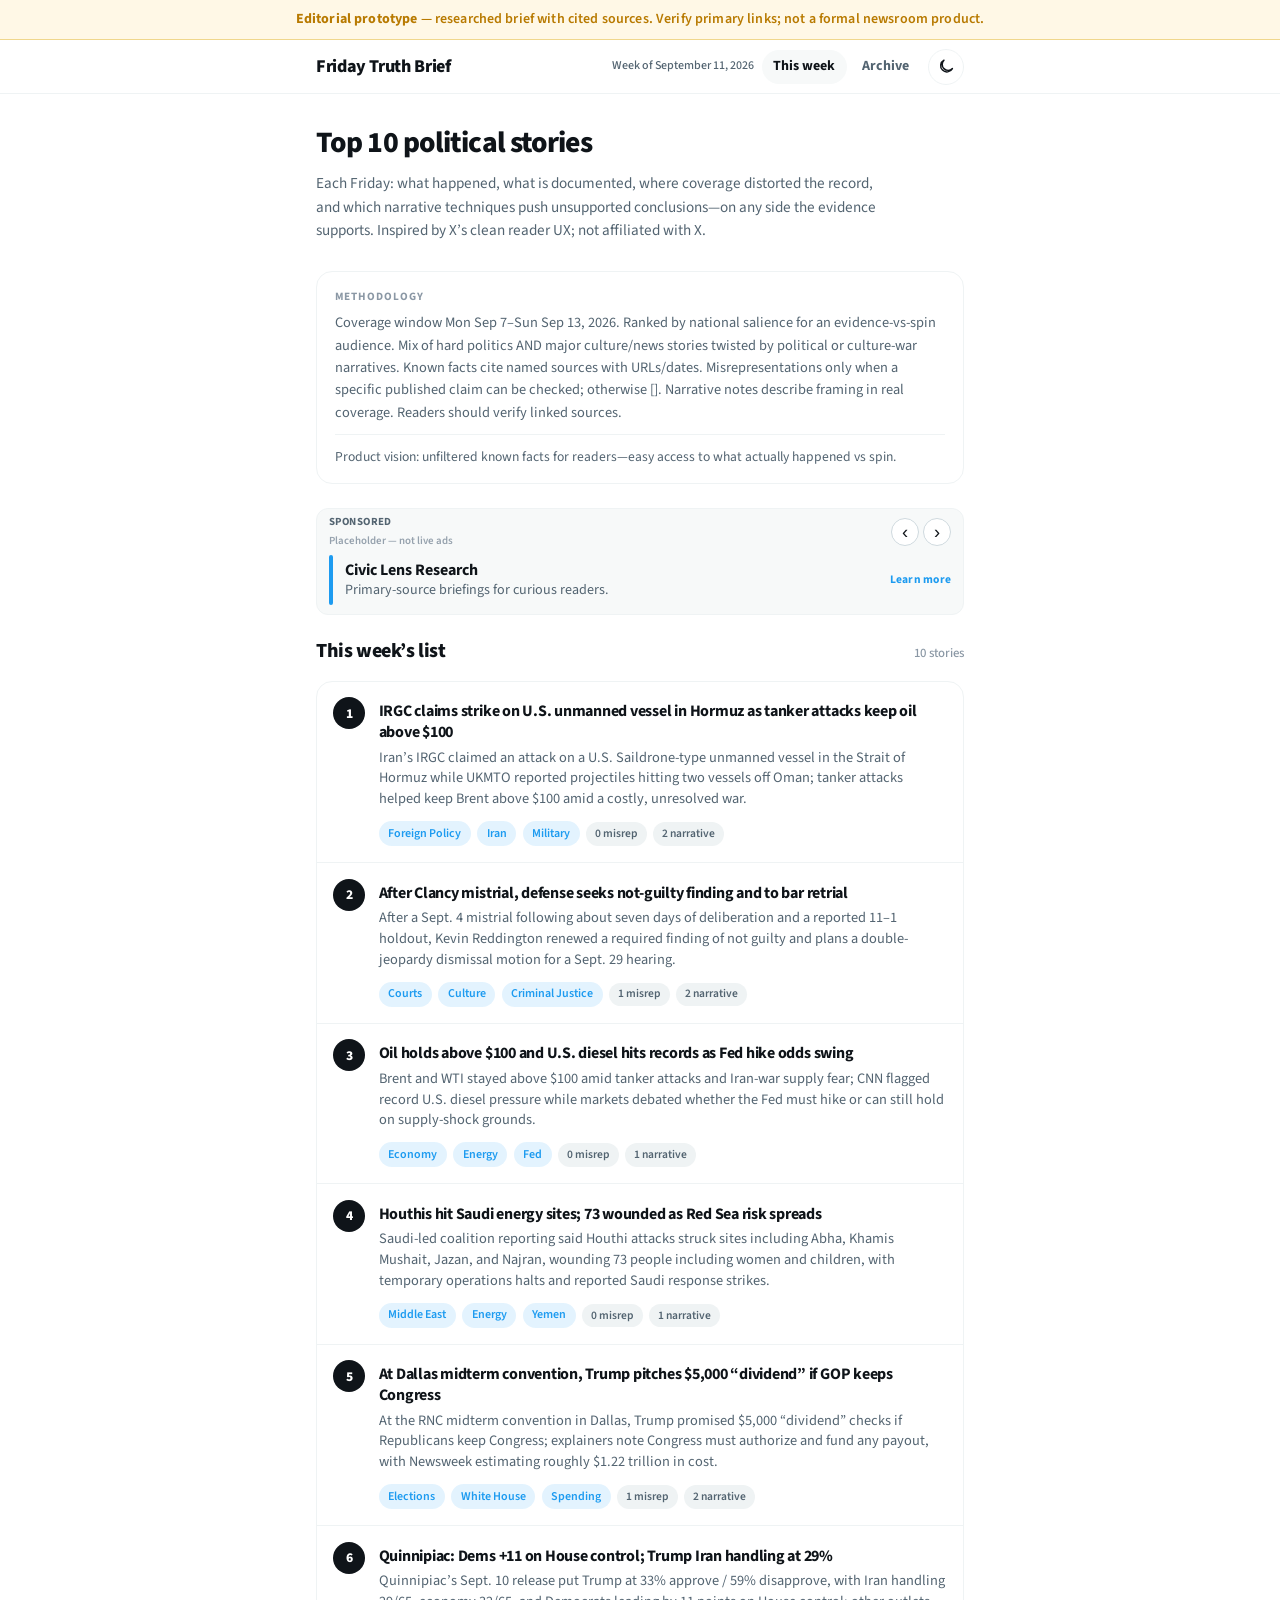
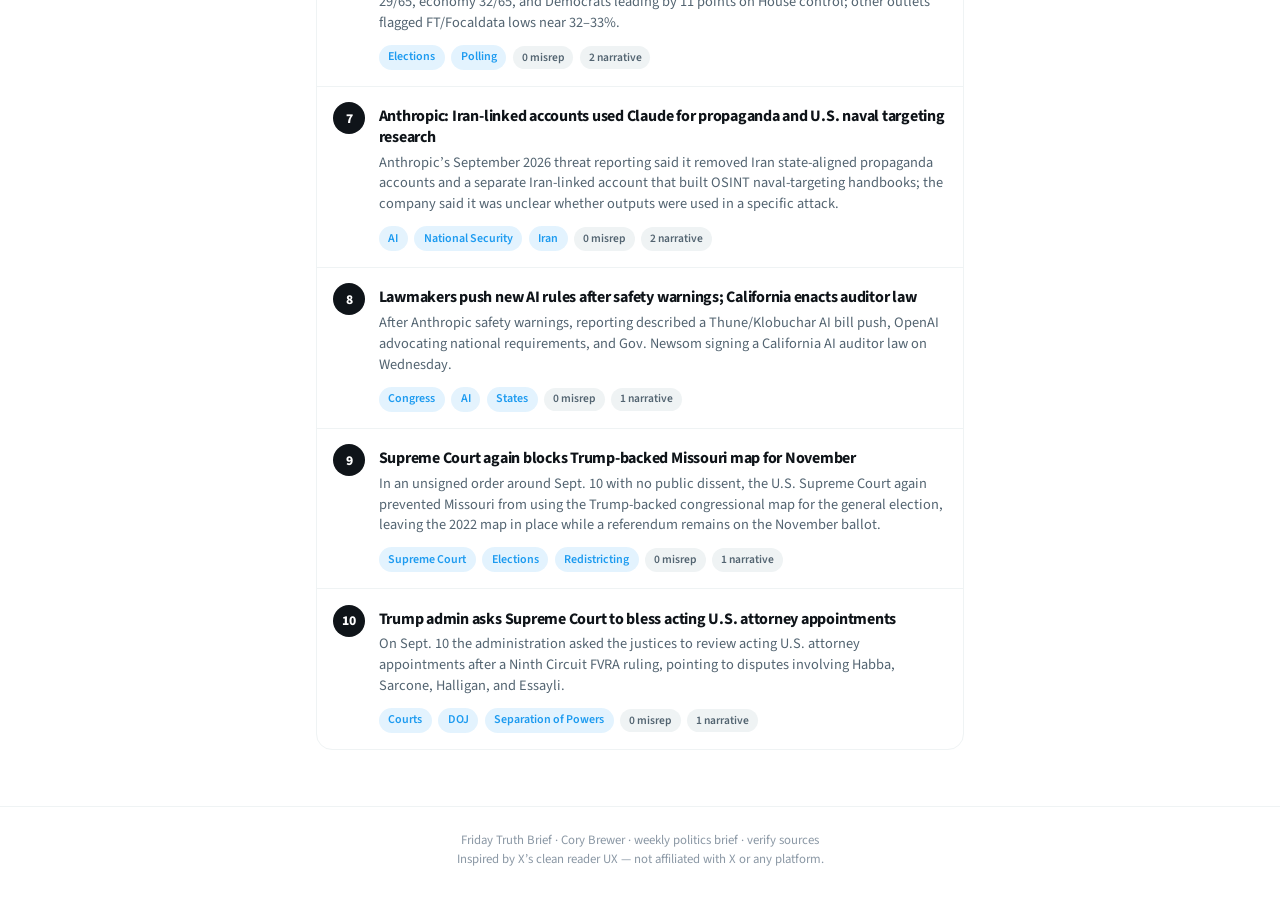
==== commit e3bbe7d0: "Keep permanent links fresh across iOS and X browsers Load a cache-busted stable current-edition endp" ====
--- a/index.html
+++ b/index.html
@@ -96,6 +96,6 @@
       Inspired by X’s clean reader UX — not affiliated with X or any platform.
     </div>
   </footer>
-  <script src="js/app.js?v=9"></script>
+  <script src="js/app.js?v=10"></script>
 </body>
 </html>
